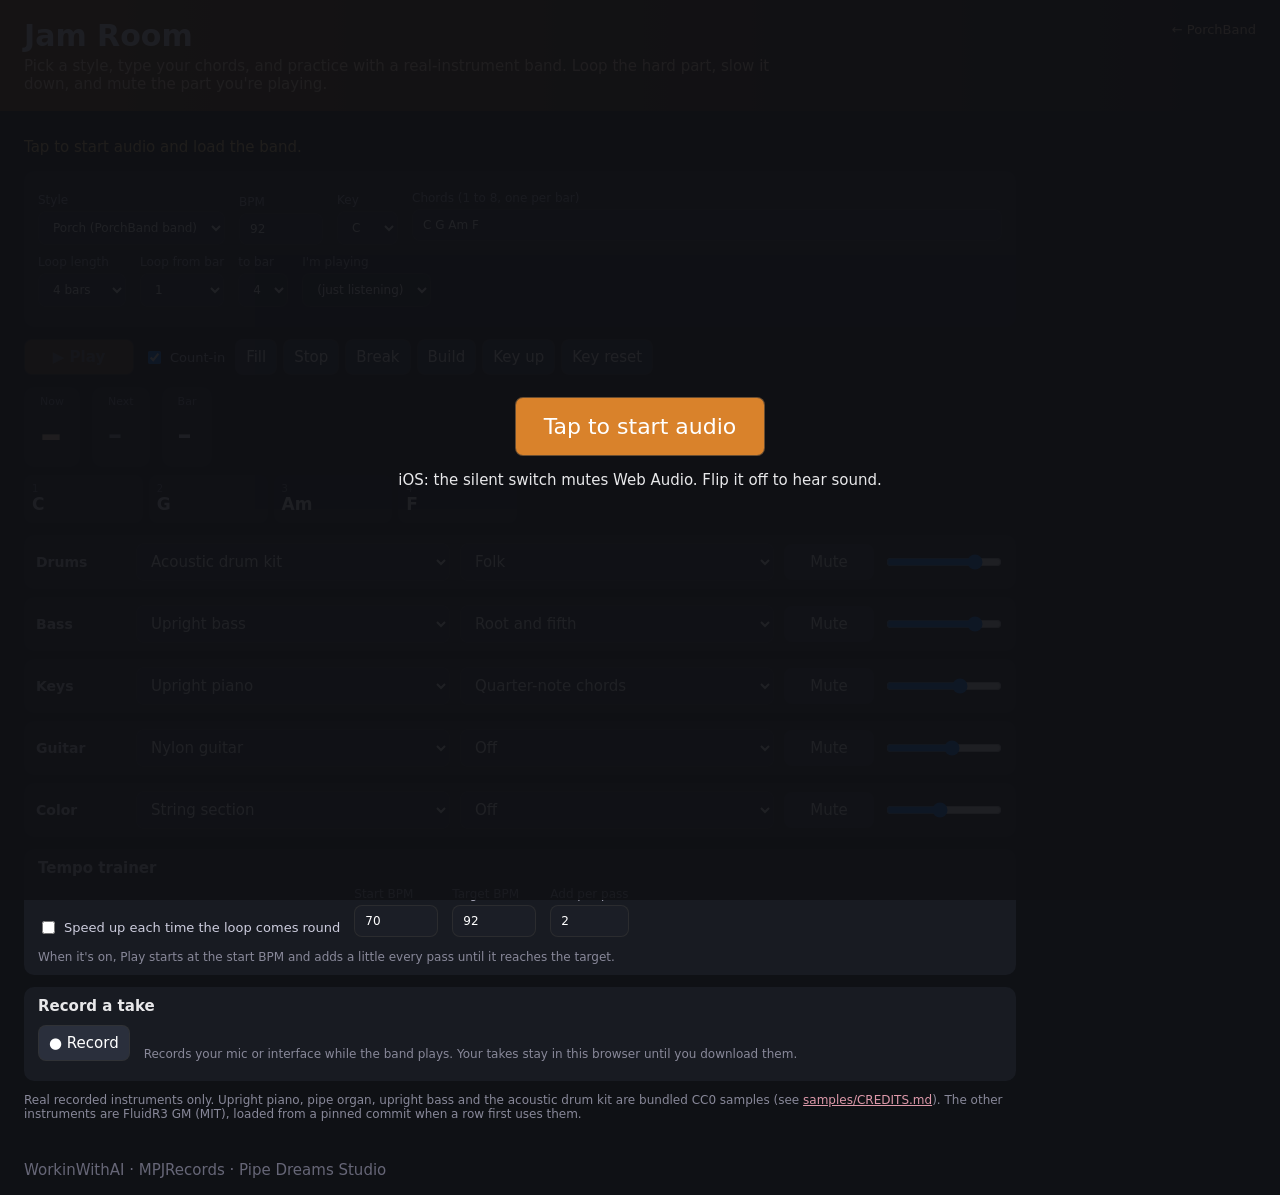
==== public/jam/index.html @ 0c223440 "Add Jam Room: a practice band built from the best desk parts New page at /jam/. Five players (drums," ====
<!doctype html>
<html lang="en"><head><meta charset="utf-8"><meta name="viewport" content="width=device-width,initial-scale=1">
<title>Jam Room: a real-instrument band to practice with</title>
<link rel="stylesheet" href="jam.css"></head>
<body>
<div id="tap" class="tap"><button id="tapBtn">Tap to start audio</button><p>iOS: the silent switch mutes Web Audio. Flip it off to hear sound.</p></div>
<header>
 <h1>Jam Room</h1>
 <p class="tag">Pick a style, type your chords, and practice with a real-instrument band. Loop the hard part, slow it down, and mute the part you're playing.</p>
 <a class="back" href="../">← PorchBand</a>
</header>
<main>
<p id="loadStatus" class="load">Loading samples…</p>

<section class="card">
 <div class="row">
  <label>Style <select id="style"></select></label>
  <label>BPM <input id="bpm" type="number" min="40" max="200" step="1"></label>
  <label>Key <select id="key"></select></label>
  <label class="grow">Chords (1 to 8, one per bar) <input id="chords" placeholder="C G Am F"><small id="chordErr"></small></label>
 </div>
 <div class="row">
  <label>Loop length <select id="loopLen"><option value="4">4 bars</option><option value="8">8 bars</option><option value="16">16 bars</option></select></label>
  <label>Loop from bar <select id="loopFrom"></select></label>
  <label>to bar <select id="loopTo"></select></label>
  <label>I'm playing <select id="myPart"><option value="">(just listening)</option><option value="drums">Drums</option><option value="bass">Bass</option><option value="keys">Keys</option><option value="guitar">Guitar</option><option value="color">Color</option></select></label>
 </div>
</section>

<section class="transport">
 <button id="play" class="big" disabled>▶ Play</button>
 <label class="chk"><input type="checkbox" id="countIn"> Count-in</label>
 <span class="moves">
  <button data-move="fill" title="Drum fill on the next bar">Fill</button>
  <button data-move="stop" title="Everyone hits beat 1 of the next bar, then rests">Stop</button>
  <button data-move="break" title="Next bar drops to kick, hats and bass">Break</button>
  <button data-move="build" title="Next bar builds into the following one">Build</button>
  <button data-move="keyup" title="Everything moves up a half step from the next bar">Key up</button>
  <button id="keyReset" title="Back to the key you picked">Key reset</button>
 </span>
 <span id="status" class="status"></span>
</section>

<section class="chart">
 <div class="now"><small>Now</small><b id="chordNow">–</b></div>
 <div class="next"><small>Next</small><b id="chordNext">–</b></div>
 <div class="pos"><small>Bar</small><b id="barNow">–</b></div>
</section>
<section class="grid" id="grid"></section>

<section class="band" id="band"></section>

<section class="card">
 <h3>Tempo trainer</h3>
 <div class="row">
  <label class="chk"><input type="checkbox" id="trainer"> Speed up each time the loop comes round</label>
  <label>Start BPM <input id="trainStart" type="number" min="40" max="200" step="1"></label>
  <label>Target BPM <input id="trainTarget" type="number" min="40" max="200" step="1"></label>
  <label>Add per pass <input id="trainStep" type="number" min="1" max="20" step="1"></label>
 </div>
 <small class="note">When it's on, Play starts at the start BPM and adds a little every pass until it reaches the target.</small>
</section>

<section class="card">
 <h3>Record a take</h3>
 <div class="row">
  <button id="recBtn">● Record</button>
  <small id="recInfo" class="note">Records your mic or interface while the band plays. Your takes stay in this browser until you download them.</small>
 </div>
 <div id="takes" class="takes"></div>
</section>

<p class="note">Real recorded instruments only. Upright piano, pipe organ, upright bass and the acoustic drum kit are bundled CC0 samples (see <a href="../samples/CREDITS.md">samples/CREDITS.md</a>). The other instruments are FluidR3 GM (MIT), loaded from a pinned commit when a row first uses them.</p>
</main>
<footer>WorkinWithAI · MPJRecords · Pipe Dreams Studio</footer>
<script src="jam.js"></script>
</body></html>
---- public/jam/jam.css ----
*{box-sizing:border-box}body{margin:0;font:15px system-ui,sans-serif;background:#0f1115;color:#e8e8ea}
header{padding:18px 24px;background:linear-gradient(90deg,#6b3b12,#0f1115);position:relative}h1{margin:0;font-size:30px}.tag{margin:4px 0 0;color:#ffd9b0;max-width:760px}
.back{position:absolute;right:24px;top:22px;color:#ffd9b0;text-decoration:none;font-size:13px}
main{padding:12px 24px;max-width:1040px}.row{display:flex;flex-wrap:wrap;gap:14px;align-items:end;margin:10px 0}
label{display:flex;flex-direction:column;gap:4px;font-size:12px;color:#aab}.grow{flex:1;min-width:220px}
input,select,button{font:inherit;padding:8px 10px;border-radius:8px;border:1px solid #333a;background:#1b1e26;color:#fff}
button{cursor:pointer;background:#2a2f3c}button.big{background:#d9822b;font-weight:700;min-width:110px}
button:disabled{opacity:.4;cursor:not-allowed}#chordErr{color:#ff7b7b}
.card{background:#181b22;padding:10px 14px;border-radius:10px;margin:12px 0}.card h3{margin:0 0 4px;font-size:15px}
.chk{flex-direction:row;align-items:center;gap:6px;font-size:13px;color:#ccd}
.transport{display:flex;flex-wrap:wrap;gap:10px;align-items:center;margin:12px 0}.moves{display:flex;flex-wrap:wrap;gap:6px}
.moves button.queued{background:#8a4f14;outline:1px solid #d9822b}.status{color:#9fe;font-size:13px}
.chart{display:flex;gap:12px;margin:8px 0}.chart>div{background:#181b22;border-radius:10px;padding:8px 16px;display:flex;flex-direction:column}
.chart small{color:#889;font-size:11px}.chart .now b{font-size:44px;color:#ffd9b0}.chart .next b{font-size:28px;color:#aab;margin-top:10px}.chart .pos b{font-size:28px;margin-top:10px}
.grid{display:grid;grid-template-columns:repeat(8,1fr);gap:6px}.bar{background:#181b22;border-radius:8px;padding:8px;position:relative;overflow:hidden;min-height:48px;cursor:pointer}
.bar b{font-size:17px}.bar i{display:block;font-style:normal;font-size:10px;color:#778}.bar.out{opacity:.35}.bar.on{outline:2px solid #d9822b}
.bar .ph{position:absolute;top:0;bottom:0;width:3px;background:#d9822b;left:0;display:none}.bar.on .ph{display:block}
.band{display:flex;flex-direction:column;gap:8px;margin:12px 0}
.player{display:grid;grid-template-columns:90px 1fr 1fr 90px 120px;gap:10px;align-items:center;background:#181b22;padding:8px 12px;border-radius:10px}
.player h4{margin:0;font-size:14px}.player.muted{opacity:.45}.player.miss{box-shadow:inset 3px 0 0 #e05555}
.player button.mute.on{background:#e05555}.player small{grid-column:2/-1;color:#ff9b9b}
.takes{display:flex;flex-direction:column;gap:6px;margin-top:8px}.take{display:flex;flex-wrap:wrap;gap:8px;align-items:center;background:#11131a;border:1px solid #2a2f3c;border-radius:8px;padding:6px 8px}
.take audio{height:32px}.note{color:#889;font-size:12px}.note a{color:#d9a}footer{padding:16px 24px;color:#667}
.load{color:#ffd27b}.miss{color:#ff7b7b}
.tap{position:fixed;inset:0;background:#0f1115ee;display:flex;flex-direction:column;align-items:center;justify-content:center;z-index:9}.tap button{font-size:22px;padding:16px 28px;background:#d9822b}.tap.hide{display:none}
@media (max-width:640px){main{padding:10px 12px}header{padding:14px 12px}.back{position:static;display:inline-block;margin-top:6px}h1{font-size:24px}
 .grid{grid-template-columns:repeat(4,1fr)}.player{grid-template-columns:1fr 1fr}.player h4{grid-column:1/-1}.player small{grid-column:1/-1}
 .chart .now b{font-size:34px}.row label{min-width:0}.row select,.row input{max-width:100%}}
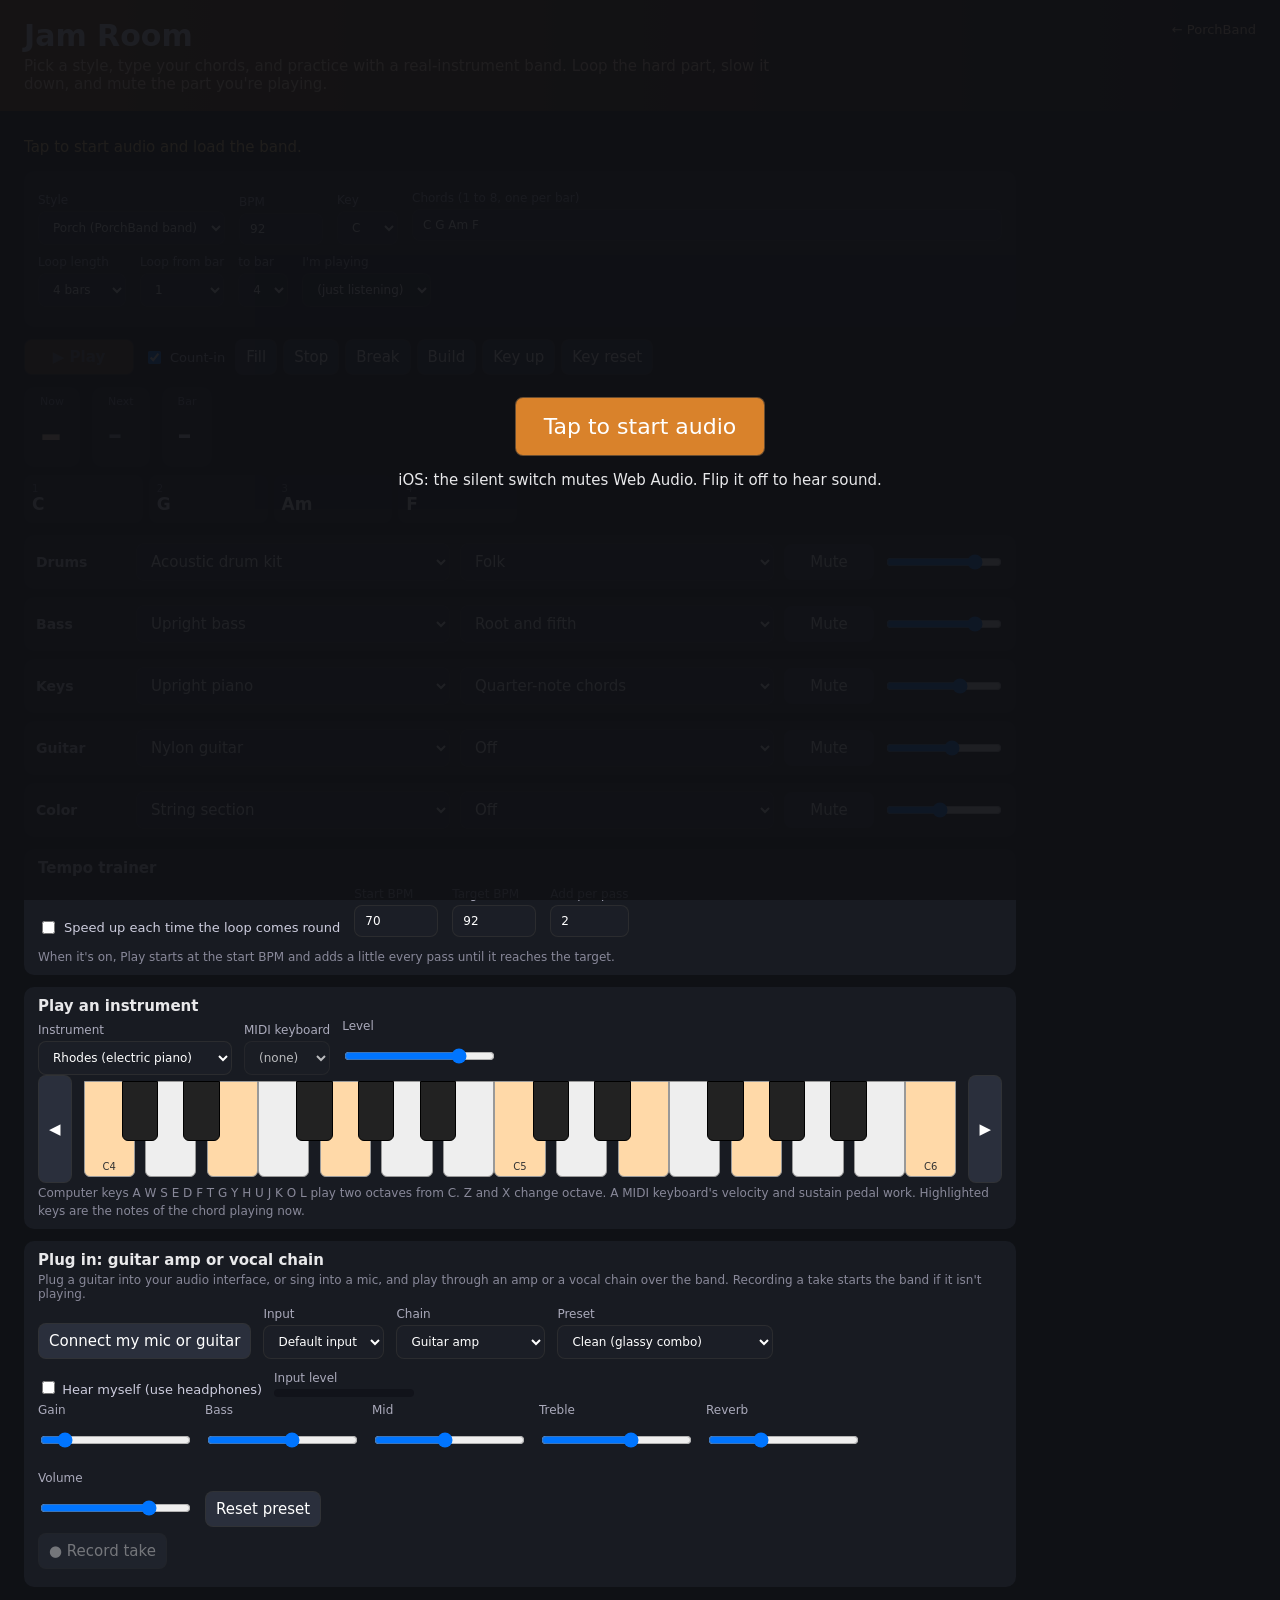
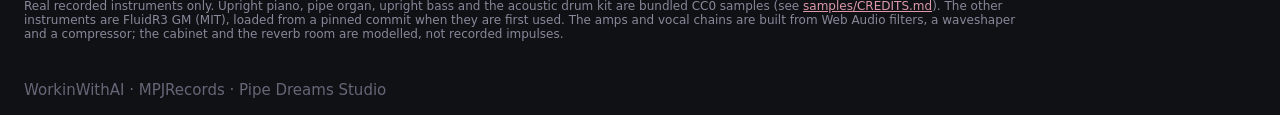
==== commit 860b3943: "Add playable instruments, guitar amps and vocal chains to PorchBand and Jam Room - shared/instrument" ====
--- a/public/jam/index.html
+++ b/public/jam/index.html
@@ -62,16 +62,21 @@
 </section>
 
 <section class="card">
- <h3>Record a take</h3>
- <div class="row">
-  <button id="recBtn">● Record</button>
-  <small id="recInfo" class="note">Records your mic or interface while the band plays. Your takes stay in this browser until you download them.</small>
- </div>
- <div id="takes" class="takes"></div>
+ <h3>Play an instrument</h3>
+ <div id="keysPanel"></div>
 </section>
 
-<p class="note">Real recorded instruments only. Upright piano, pipe organ, upright bass and the acoustic drum kit are bundled CC0 samples (see <a href="../samples/CREDITS.md">samples/CREDITS.md</a>). The other instruments are FluidR3 GM (MIT), loaded from a pinned commit when a row first uses them.</p>
+<section class="card">
+ <h3>Plug in: guitar amp or vocal chain</h3>
+ <p class="note" style="margin:0 0 4px">Plug a guitar into your audio interface, or sing into a mic, and play through an amp or a vocal chain over the band. Recording a take starts the band if it isn't playing.</p>
+ <div id="rigPanel"></div>
+</section>
+
+<p class="note">Real recorded instruments only. Upright piano, pipe organ, upright bass and the acoustic drum kit are bundled CC0 samples (see <a href="../samples/CREDITS.md">samples/CREDITS.md</a>). The other instruments are FluidR3 GM (MIT), loaded from a pinned commit when they are first used. The amps and vocal chains are built from Web Audio filters, a waveshaper and a compressor; the cabinet and the reverb room are modelled, not recorded impulses.</p>
 </main>
 <footer>WorkinWithAI · MPJRecords · Pipe Dreams Studio</footer>
+<script src="../shared/instruments.js"></script>
+<script src="../shared/keys.js"></script>
+<script src="../shared/rig.js"></script>
 <script src="jam.js"></script>
 </body></html>
